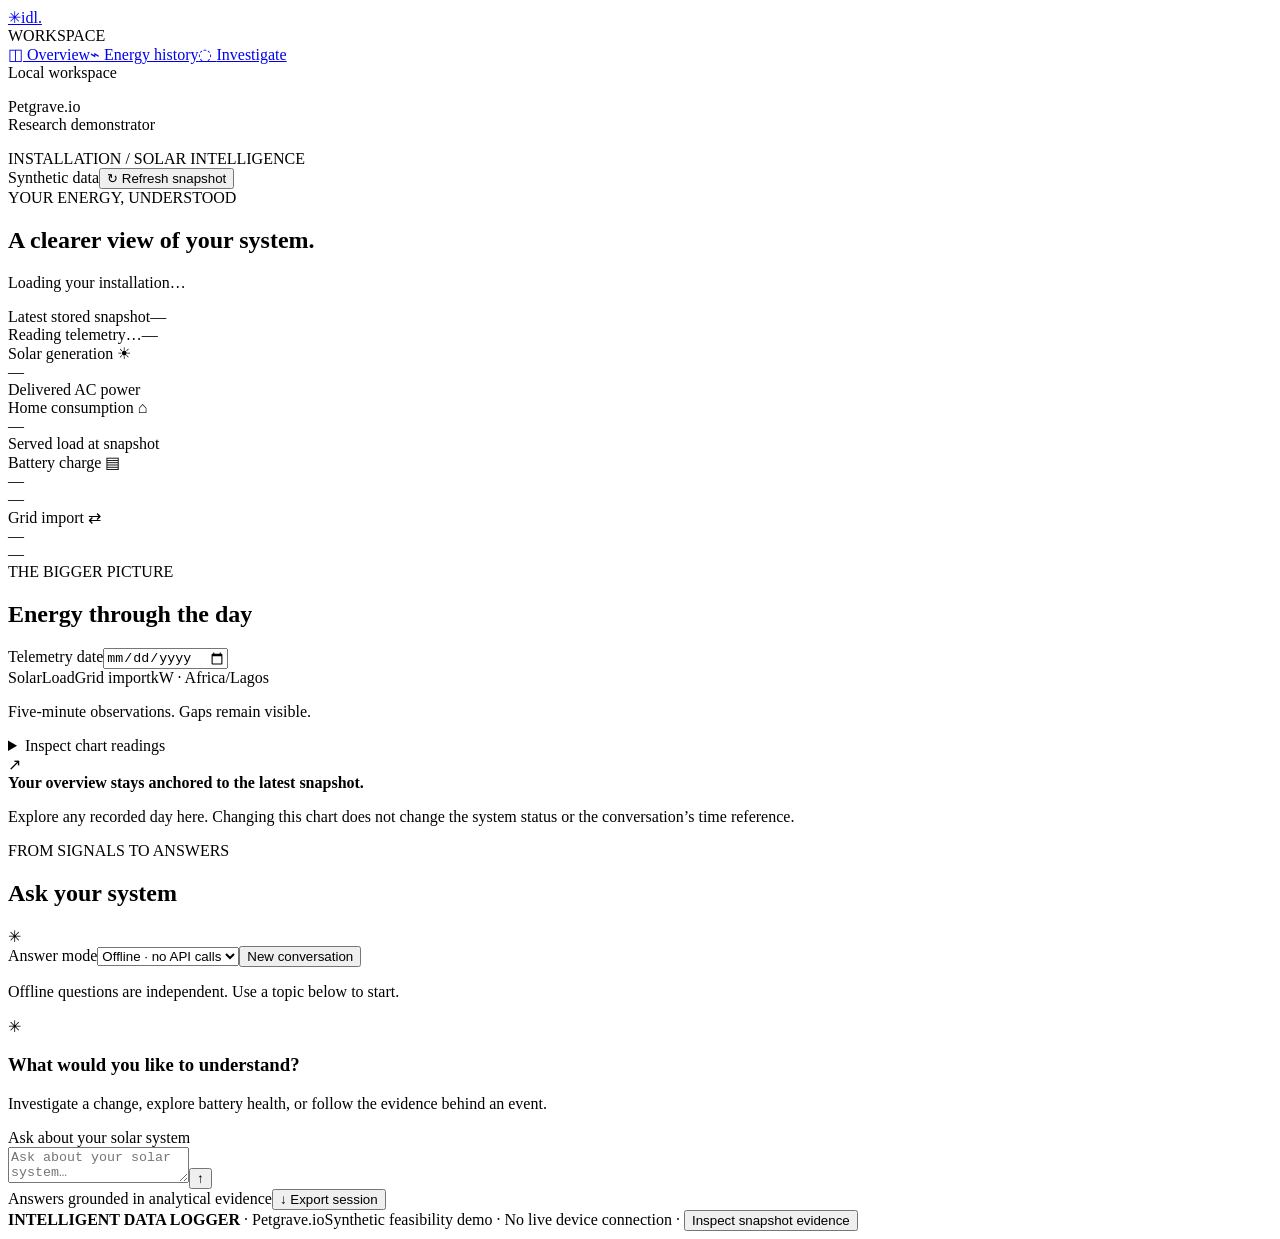
==== src/interface/static/index.html @ 80023123 "Add status-first solar dashboard with evidence-backed conversations" ====
<!doctype html>
<html lang="en">
<head><meta charset="utf-8"><meta name="viewport" content="width=device-width,initial-scale=1"><title>Intelligent Data Logger · Solar workspace</title><link rel="stylesheet" href="/app.css"><script src="/app.js" defer></script></head>
<body>
<aside class="rail"><a class="brand" href="/" aria-label="Intelligent Data Logger home"><span class="brand-icon">✳</span><span>idl<span class="brand-dot">.</span></span></a><div class="rail-label">WORKSPACE</div><a class="nav active" href="#overview">◫ <span>Overview</span></a><a class="nav" href="#history">⌁ <span>Energy history</span></a><a class="nav" href="#conversation">◌ <span>Investigate</span></a><div class="rail-bottom"><span class="tiny-dot"></span> Local workspace<p>Petgrave.io<br>Research demonstrator</p></div></aside>
<main>
<header><div class="breadcrumb">INSTALLATION <span>/</span> SOLAR INTELLIGENCE</div><div class="header-right"><span class="pill">Synthetic data</span><button id="refresh" class="subtle">↻ Refresh snapshot</button></div></header>
<div id="notice" class="notice" role="alert" hidden></div>
<section id="overview"><div class="section-heading"><div><div class="eyebrow">YOUR ENERGY, UNDERSTOOD</div><h1>A clearer view of your system.</h1><p id="installation" class="muted">Loading your installation…</p></div><div class="snapshot"><span class="tiny-dot"></span> Latest stored snapshot<time id="snapshot-time">—</time></div></div>
<div class="summary-strip"><span id="system-state">Reading telemetry…</span><span id="alarm">—</span></div>
<div class="metrics">
<article class="metric"><div class="metric-label">Solar generation <span class="metric-icon sun">☀</span></div><div class="metric-value" id="pv">—</div><div class="metric-foot">Delivered AC power</div></article>
<article class="metric"><div class="metric-label">Home consumption <span class="metric-icon">⌂</span></div><div class="metric-value" id="load">—</div><div class="metric-foot">Served load at snapshot</div></article>
<article class="metric"><div class="metric-label">Battery charge <span class="metric-icon">▤</span></div><div class="metric-value" id="soc">—</div><div class="battery-track"><div id="battery-fill"></div></div><div class="metric-foot" id="runway">—</div></article>
<article class="metric"><div class="metric-label">Grid import <span class="metric-icon">⇄</span></div><div class="metric-value" id="grid">—</div><div class="metric-foot" id="export">—</div></article>
</div></section>
<div class="workspace-grid">
<section class="panel history" id="history"><div class="panel-head"><div><div class="eyebrow">THE BIGGER PICTURE</div><h2>Energy through the day</h2></div><label class="date-label"><span class="sr-only">Telemetry date</span><input type="date" id="day"></label></div><div class="legend"><span class="solar">Solar</span><span class="consumption">Load</span><span class="grid">Grid import</span><span class="chart-unit">kW · Africa/Lagos</span></div><div id="chart" class="chart" role="img" aria-label="Daily solar, load and grid import power chart"></div><p id="chart-note" class="chart-note">Five-minute observations. Gaps remain visible.</p><details class="data-details"><summary>Inspect chart readings</summary><div id="chart-table" class="table-scroll"></div></details><div class="context-note"><span>↗</span><div><strong>Your overview stays anchored to the latest snapshot.</strong><p>Explore any recorded day here. Changing this chart does not change the system status or the conversation’s time reference.</p></div></div></section>
<section class="panel investigate" id="conversation"><div class="panel-head"><div><div class="eyebrow">FROM SIGNALS TO ANSWERS</div><h2>Ask your system</h2></div><span class="assistant-symbol">✳</span></div><div class="chat-toolbar"><label for="mode" class="sr-only">Answer mode</label><select id="mode"><option value="offline">Offline · no API calls</option><option value="live">Claude · API usage</option></select><button id="reset" class="text-button">New conversation</button></div><p id="mode-note" class="mode-note">Offline questions are independent. Use a topic below to start.</p><div id="messages" class="messages" aria-live="polite"><div class="welcome"><span class="welcome-icon">✳</span><h3>What would you like to understand?</h3><p>Investigate a change, explore battery health, or follow the evidence behind an event.</p></div></div><div id="suggestions" class="suggestions"></div><form id="ask-form"><label for="question" class="sr-only">Ask about your solar system</label><div class="composer"><textarea id="question" rows="2" maxlength="2000" placeholder="Ask about your solar system…" required></textarea><button id="send" type="submit" aria-label="Send question">↑</button></div></form><div class="chat-footer"><span id="busy" role="status">Answers grounded in analytical evidence</span><button id="download" class="text-button">↓ Export session</button></div></section>
</div>
<footer><span><strong>INTELLIGENT DATA LOGGER</strong> · Petgrave.io</span><span>Synthetic feasibility demo · No live device connection · <button id="snapshot-evidence" class="text-button">Inspect snapshot evidence</button></span></footer>
<dialog id="evidence-dialog"><div class="panel-head"><h2>Snapshot evidence</h2><button id="close-dialog" class="subtle">Close</button></div><pre id="snapshot-json"></pre></dialog>
</main></body></html>
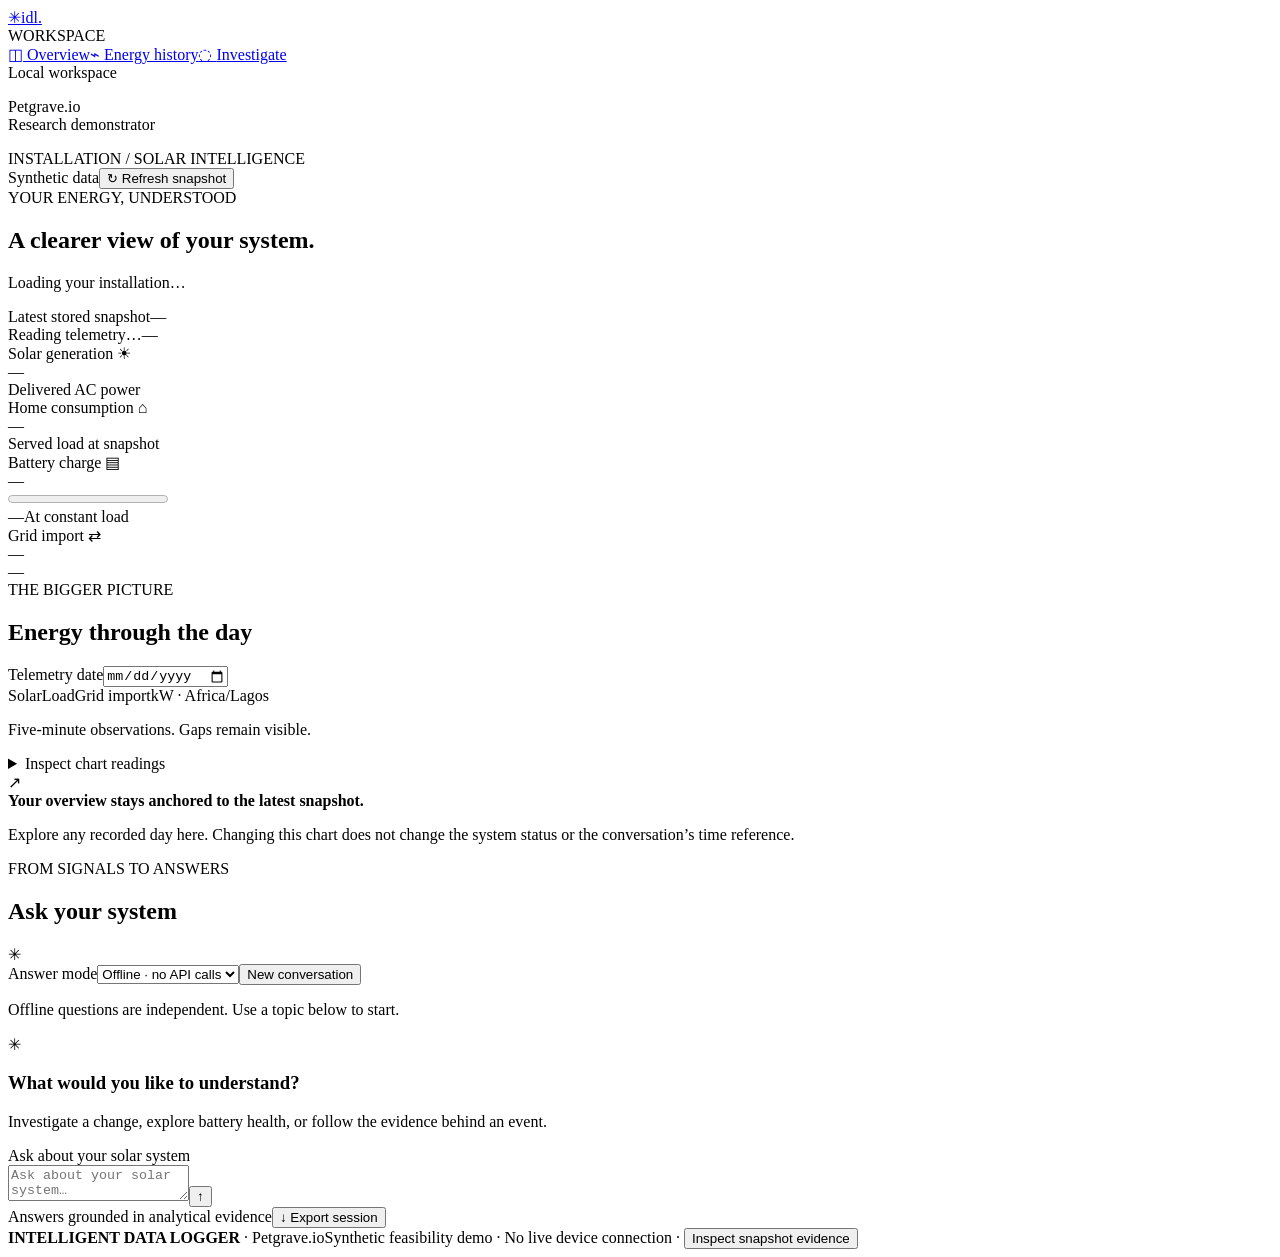
==== commit 72ab6a46: "Polish dashboard chart contrast and battery layout" ====
--- a/src/interface/static/index.html
+++ b/src/interface/static/index.html
@@ -11,7 +11,7 @@
 <div class="metrics">
 <article class="metric"><div class="metric-label">Solar generation <span class="metric-icon sun">☀</span></div><div class="metric-value" id="pv">—</div><div class="metric-foot">Delivered AC power</div></article>
 <article class="metric"><div class="metric-label">Home consumption <span class="metric-icon">⌂</span></div><div class="metric-value" id="load">—</div><div class="metric-foot">Served load at snapshot</div></article>
-<article class="metric"><div class="metric-label">Battery charge <span class="metric-icon">▤</span></div><div class="metric-value" id="soc">—</div><div class="battery-track"><div id="battery-fill"></div></div><div class="metric-foot" id="runway">—</div></article>
+<article class="metric"><div class="metric-label">Battery charge <span class="metric-icon">▤</span></div><div class="metric-value" id="soc">—</div><progress class="battery-level" id="battery-level" max="100" value="0" aria-label="Battery charge"></progress><div class="metric-foot"><span id="runway">—</span><span class="metric-assumption">At constant load</span></div></article>
 <article class="metric"><div class="metric-label">Grid import <span class="metric-icon">⇄</span></div><div class="metric-value" id="grid">—</div><div class="metric-foot" id="export">—</div></article>
 </div></section>
 <div class="workspace-grid">
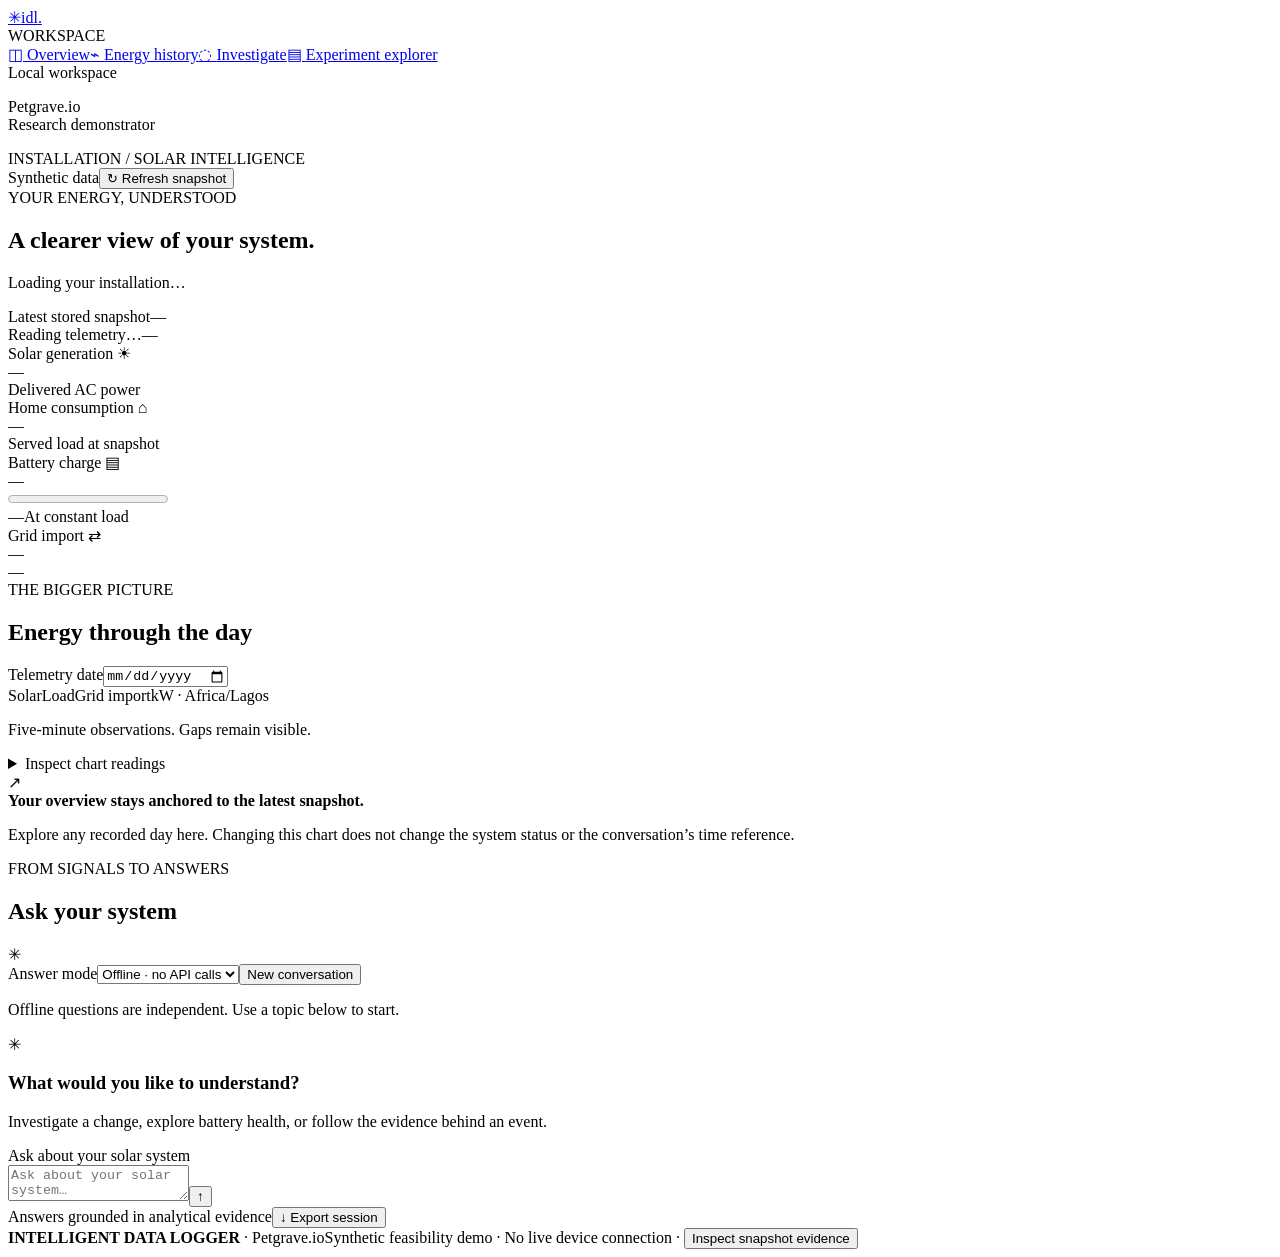
==== commit adb97546: "Publish verified experiment explorer and submission manuscript with live pilot evidence" ====
--- a/src/interface/static/index.html
+++ b/src/interface/static/index.html
@@ -2,7 +2,7 @@
 <html lang="en">
 <head><meta charset="utf-8"><meta name="viewport" content="width=device-width,initial-scale=1"><title>Intelligent Data Logger · Solar workspace</title><link rel="stylesheet" href="/app.css"><script src="/app.js" defer></script></head>
 <body>
-<aside class="rail"><a class="brand" href="/" aria-label="Intelligent Data Logger home"><span class="brand-icon">✳</span><span>idl<span class="brand-dot">.</span></span></a><div class="rail-label">WORKSPACE</div><a class="nav active" href="#overview">◫ <span>Overview</span></a><a class="nav" href="#history">⌁ <span>Energy history</span></a><a class="nav" href="#conversation">◌ <span>Investigate</span></a><div class="rail-bottom"><span class="tiny-dot"></span> Local workspace<p>Petgrave.io<br>Research demonstrator</p></div></aside>
+<aside class="rail"><a class="brand" href="/" aria-label="Intelligent Data Logger home"><span class="brand-icon">✳</span><span>idl<span class="brand-dot">.</span></span></a><div class="rail-label">WORKSPACE</div><a class="nav active" href="#overview">◫ <span>Overview</span></a><a class="nav" href="#history">⌁ <span>Energy history</span></a><a class="nav" href="#conversation">◌ <span>Investigate</span></a><a class="nav" href="/explorer/" aria-label="Experiment explorer">&#9636; <span>Experiment explorer</span></a><div class="rail-bottom"><span class="tiny-dot"></span> Local workspace<p>Petgrave.io<br>Research demonstrator</p></div></aside>
 <main>
 <header><div class="breadcrumb">INSTALLATION <span>/</span> SOLAR INTELLIGENCE</div><div class="header-right"><span class="pill">Synthetic data</span><button id="refresh" class="subtle">↻ Refresh snapshot</button></div></header>
 <div id="notice" class="notice" role="alert" hidden></div>
